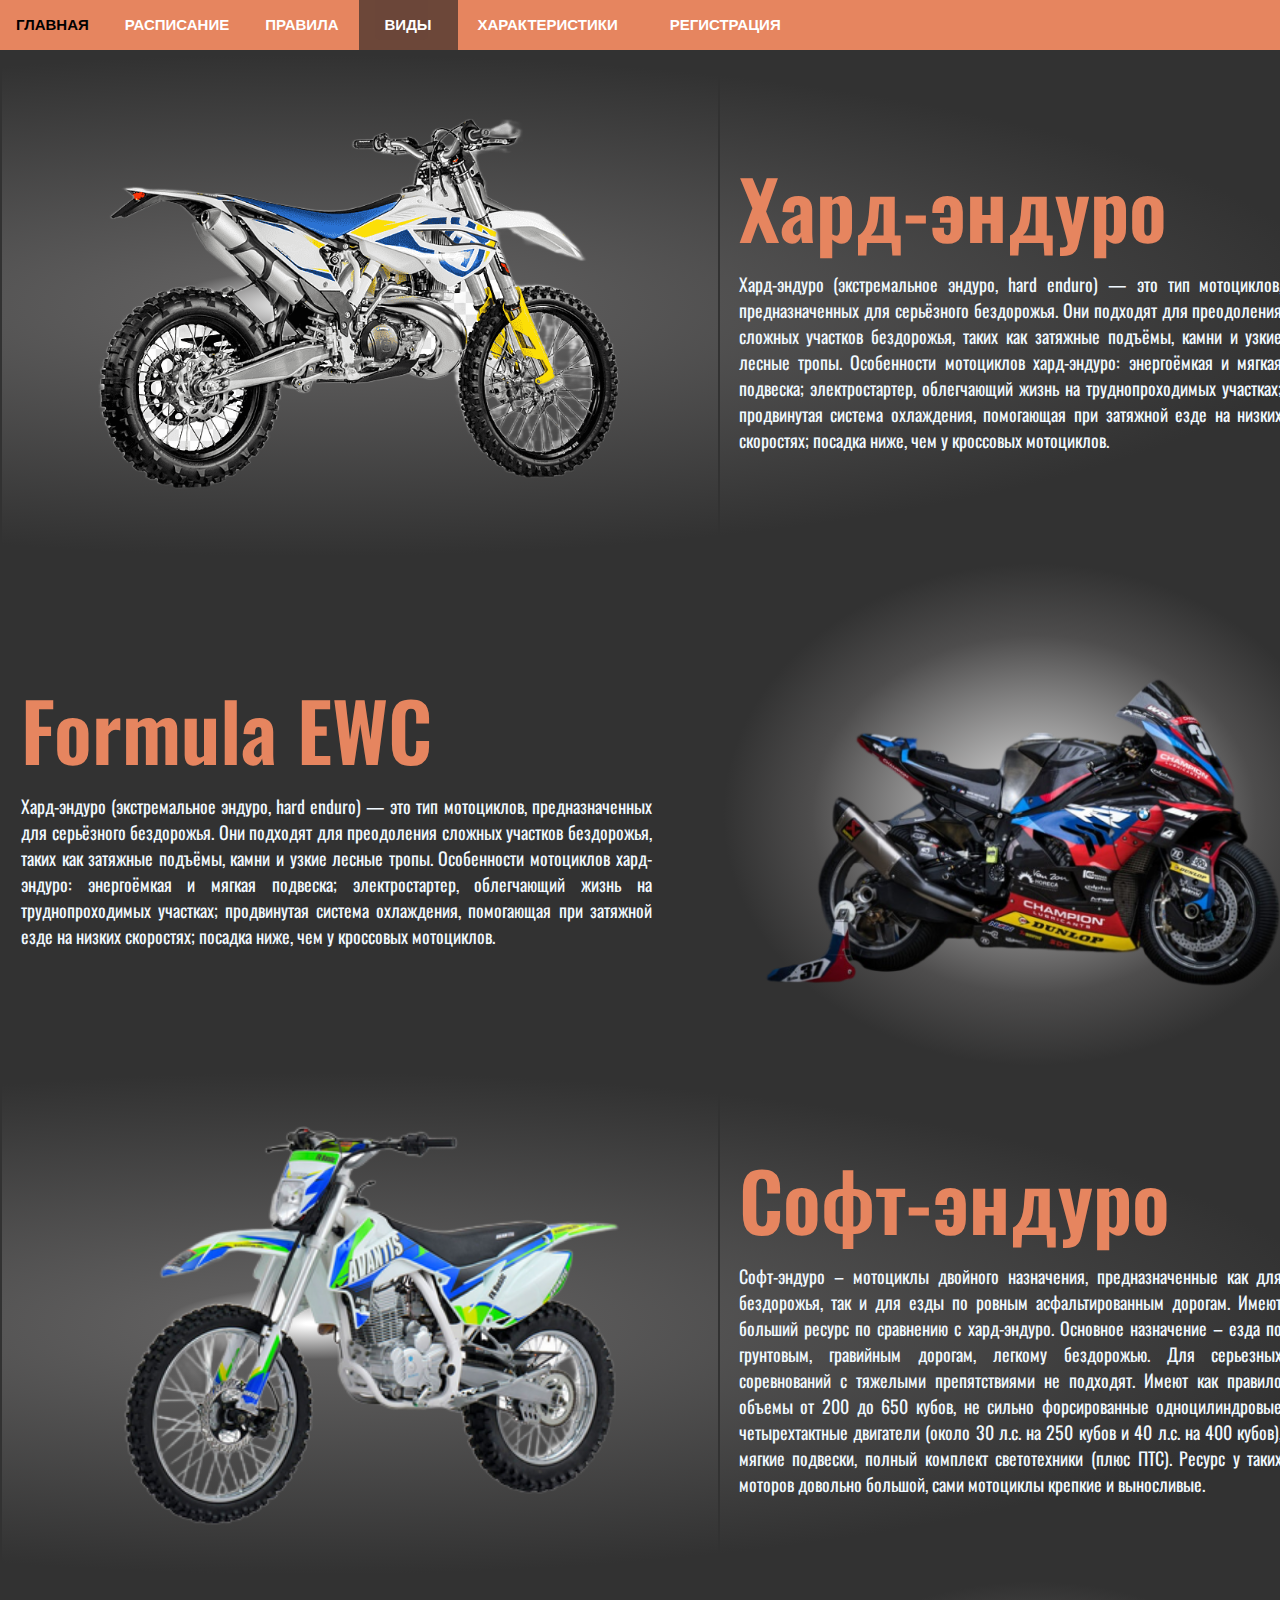
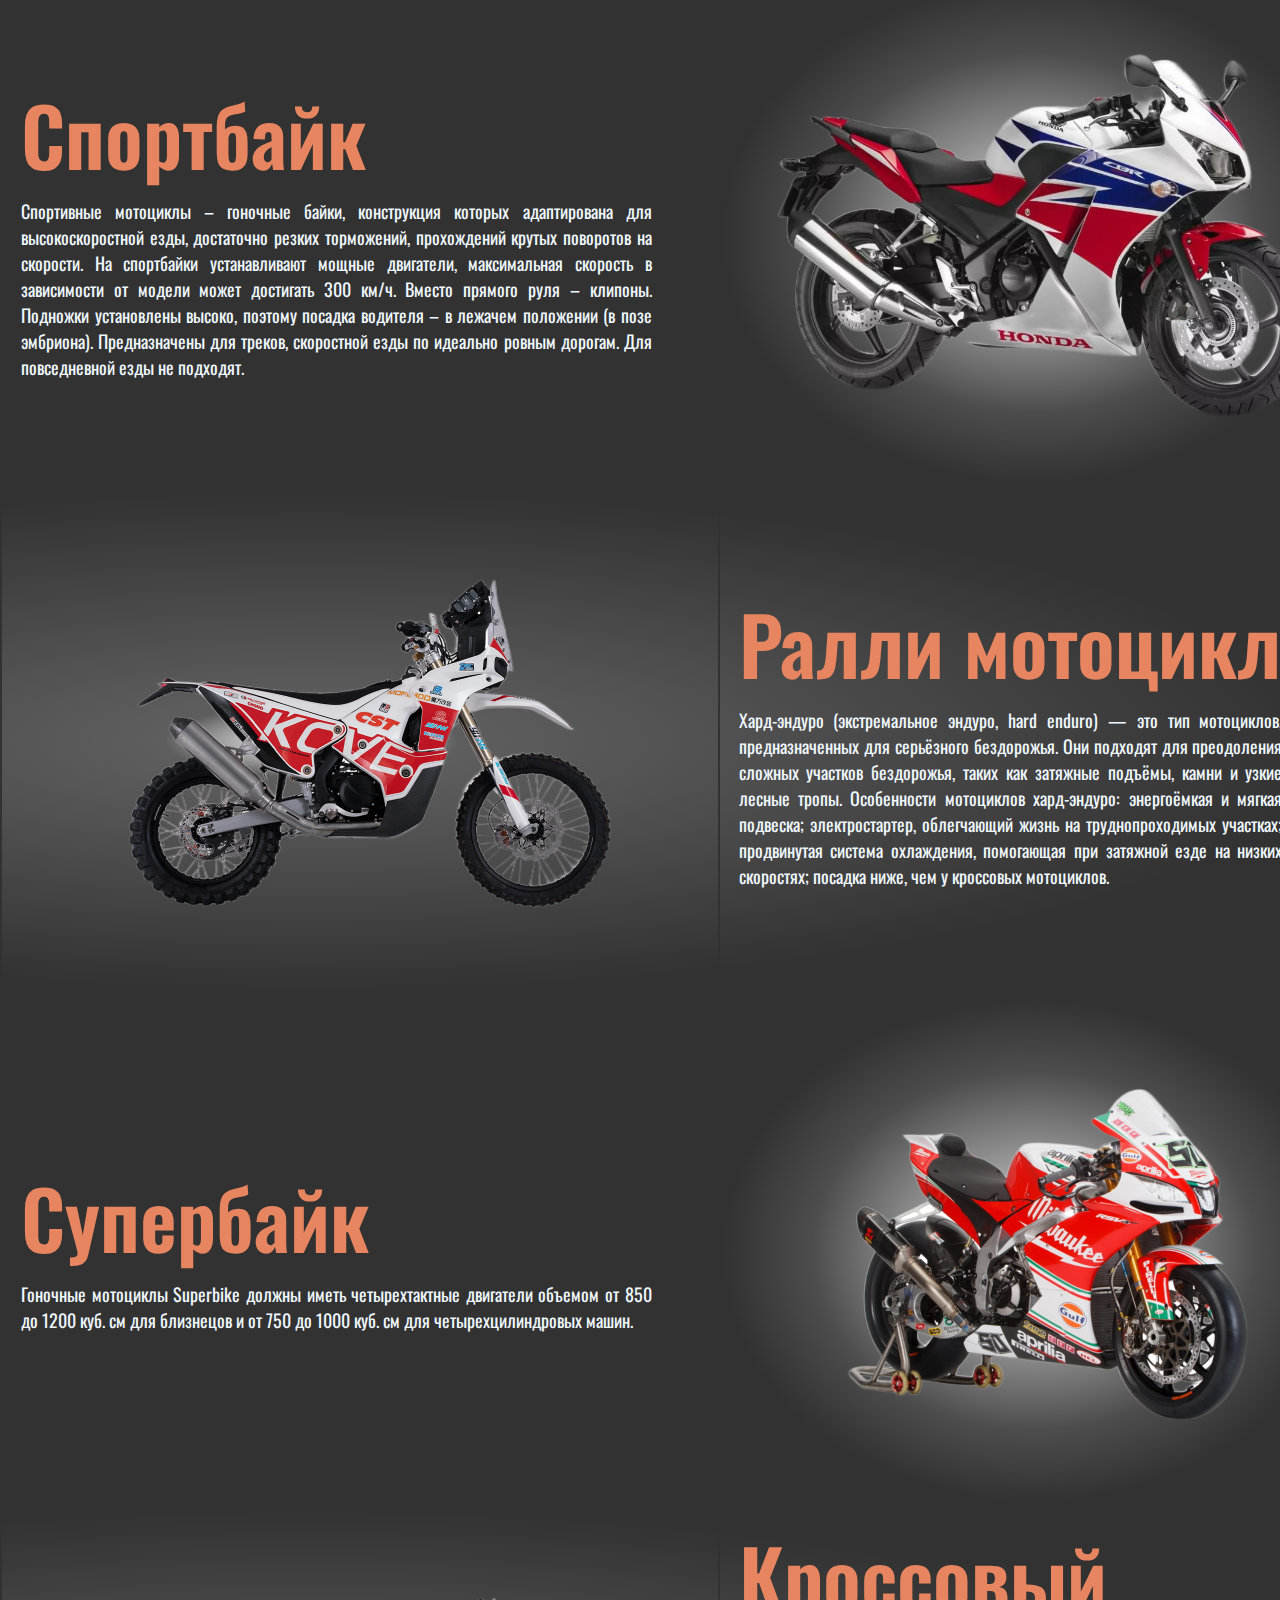
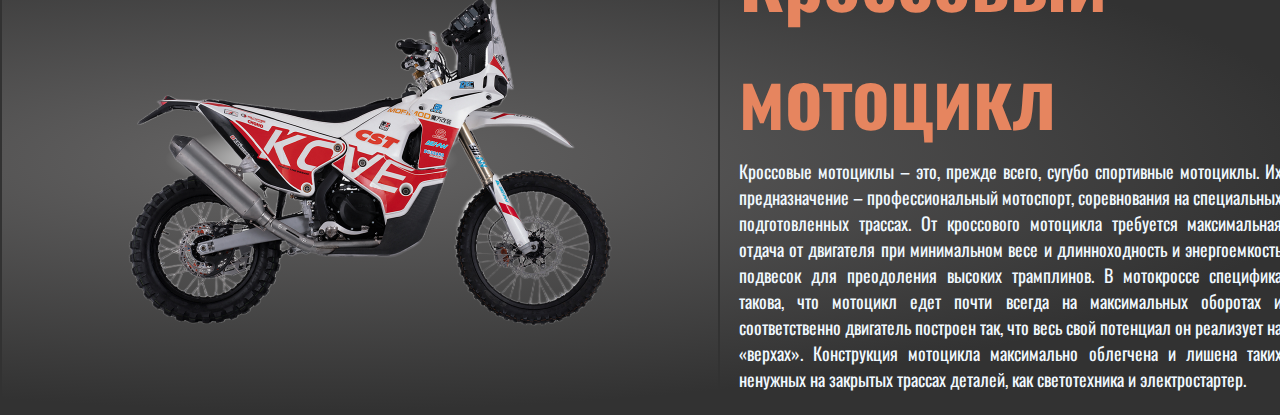
==== виды-мото.html @ 9138bd21 "first commit" ====
<!DOCTYPE html>
<html lang="en">
<head>
    <meta charset="UTF-8">
    <meta name="viewport" content="width=device-width, initial-scale=1.0">
    <title>Document</title>
    <link rel="stylesheet" href="moto.css">
    <link rel="stylesheet" href="reg popup.css">
    
</head>
<body>
  <nav>
    <div id="nav_bar">
    <ul class="topmenu" id="topmenu">
  
      <li><a href="главная.html">Главная</a></li>
      <li><a href="расписание.html">Расписание</a></li>
      <li><a href="Правила.html">Правила</a></li>
     <li><a href="" class="dropdown active-page"> <button class="dropbtn active-page">Виды
      <i class="fa fa-caret-down"></i></button>
      <ul class="submenu">
        <div class="dropdown-content">
          <li><a href="машины.html">Автомобили</a></li>
          <li><a href="виды-мото.html">Мотоциклы</a></li>
        </ul>
      
      </li>
      <li><a href="характеристики.html">Характеристики</a> </li>
      
      <li >
        <div class="button" style="color: rgb(255, 255, 255);">
    <a href="#" id="open_pop_up"> Регистрация</a>
      </div> 
      
      <div class="pop_up" id="pop_up">
        <div class="pop_up_cont" id="formContainer">
            
            
           <div class="pop_up_body active" id="registerForm">
            <h2>Оформить подписку</h2>
            <form  action="#" id="register" name="register">
                <input type="text" placeholder="Введите ваше имя" name="name" required><br>
                <input type="text" placeholder="Введите ваш email" name="email" required><br>
                <button id="btn2" type="submit">Подписаться</button>
            </form>
            <div id="successMessage" class="hidden">Подписка оформлена!</div>
            

            <div class="close_pop_up_2" id="close_pop_up_2">
                &#10006
            </div>

            </div>

            <div class="pop_up_body"  id="loginForm">
            <h2>Вход</h2>
            <form action="#">
                <input type="text" placeholder="Введите ваш email" required><br>
                <input type="password" placeholder="Введите пароль" required><br>
                <button id="btn2" type="submit">Войти</button>
            </form>
            <p>Нет аккаунта? <a href="#" onclick="showForm('registerForm')">Зарегистрируйтесь</a></p>

            <div class="close_pop_up" id="close_pop_up">
                &#10006
            </div>
           </div>

        </div>
    </div>

    </li>
    
    </ul> 
    </div>
  </div>
  
  </nav>

  <script src="reg pop up.js"></script>
  


    <table>

  
<tr class="radial-ellipse-far">
    <td> <div class="foto exmpl"><img src="./img/хард-эндуро.png" ></div>  </td>


   <td>

    <div class="zak">
     Хард-эндуро
    </div>
    <div class="text">
        Хард-эндуро (экстремальное эндуро, hard enduro) — это тип мотоциклов, предназначенных для серьёзного бездорожья.
        Они подходят для преодоления сложных участков бездорожья, таких как затяжные подъёмы, камни и узкие лесные тропы.
        Особенности мотоциклов хард-эндуро: энергоёмкая и мягкая подвеска;
        электростартер, облегчающий жизнь на труднопроходимых участках;
        продвинутая система охлаждения, помогающая при затяжной езде на низких скоростях;
        посадка ниже, чем у кроссовых мотоциклов.

    
      </div>
    
    </td>

        
</tr>

<tr>
    


   <td> 
    <div class="zak">
      Formula EWC 
     </div>
     
    <div class="text">
        Хард-эндуро (экстремальное эндуро, hard enduro) — это тип мотоциклов, предназначенных для серьёзного бездорожья.
        Они подходят для преодоления сложных участков бездорожья, таких как затяжные подъёмы, камни и узкие лесные тропы.
        Особенности мотоциклов хард-эндуро: энергоёмкая и мягкая подвеска;
        электростартер, облегчающий жизнь на труднопроходимых участках;
        продвинутая система охлаждения, помогающая при затяжной езде на низких скоростях;
        посадка ниже, чем у кроссовых мотоциклов.</div></td>

    <td class="radial-ellipse-far2"> <div class="foto exmpl"><img src="./img/формула.png" ></div>  </td>
        
</tr>

<tr class="radial-ellipse-far">
    <td> <div class="foto exmpl"><img src="./img/софт эндуро.png" ></div>  </td>


   <td><div class="zak">
    Софт-эндуро
     </div> 

     <div class="text">
      Софт-эндуро – мотоциклы двойного назначения, предназначенные как для бездорожья, 
      так и для езды по ровным асфальтированным дорогам. Имеют больший ресурс по сравнению с хард-эндуро. 
      Основное назначение – езда по грунтовым, 
      гравийным дорогам, легкому бездорожью. Для серьезных соревнований с тяжелыми препятствиями не подходят.
      Имеют как правило объемы от 200 до 650 кубов, не сильно форсированные одноцилиндровые четырехтактные 
      двигатели (около 30 л.с. на 250 кубов и 40 л.с. на 400 кубов), мягкие подвески, полный комплект светотехники (плюс ПТС). 
      Ресурс у таких моторов довольно большой, сами мотоциклы крепкие и выносливые.
    </div></td>

        
</tr>

<tr>
    


    <td> 

      <div class="zak">
        Спортбайк
         </div> 
      
      <div class="text">
        Спортивные мотоциклы – гоночные байки, конструкция которых адаптирована для высокоскоростной езды,
         достаточно резких торможений, прохождений крутых поворотов на скорости. На спортбайки устанавливают мощные двигатели, 
         максимальная скорость в зависимости от модели может достигать 300 км/ч. Вместо прямого руля – клипоны.
          Подножки установлены высоко, поэтому посадка водителя – в лежачем положении (в позе эмбриона). 
        Предназначены для треков, скоростной езды по идеально ровным дорогам. Для повседневной езды не подходят.</div></td>
 
     <td class="radial-ellipse-far2"> <div class="foto exmpl"><img src="./img/спортбайк.png" ></div>  </td>
         
 </tr>

 <tr class="radial-ellipse-far">
  <td> <div class="foto exmpl"><img src="./img/ралли.png" ></div>  </td>


 <td><div class="zak">
  Ралли мотоцикл
   </div> 

   <div class="text">
      Хард-эндуро (экстремальное эндуро, hard enduro) — это тип мотоциклов, предназначенных для серьёзного бездорожья.
      Они подходят для преодоления сложных участков бездорожья, таких как затяжные подъёмы, камни и узкие лесные тропы.
      Особенности мотоциклов хард-эндуро: энергоёмкая и мягкая подвеска;
      электростартер, облегчающий жизнь на труднопроходимых участках;
      продвинутая система охлаждения, помогающая при затяжной езде на низких скоростях;
      посадка ниже, чем у кроссовых мотоциклов.</div></td>

      
</tr>

<tr>

  <td> 
    <div class="zak">
      Супербайк
       </div> 
    <div class="text">
      Гоночные мотоциклы Superbike должны иметь четырехтактные двигатели объемом от 850 до 1200 куб. см 
      для близнецов и от 750 до 1000 куб. см для четырехцилиндровых машин.</div></td>

   <td class="radial-ellipse-far2"> <div class="foto exmpl"><img src="./img/супербайк.png" ></div>  </td>
       
</tr>

<tr class="radial-ellipse-far">
<td> <div class="foto exmpl"><img src="./img/ралли.png" ></div>  </td>

<td><div class="zak">
  Кроссовый мотоцикл
   </div> 

   <div class="text">
    Кроссовые мотоциклы – это, прежде всего, сугубо спортивные мотоциклы. Их предназначение – профессиональный мотоспорт, 
    соревнования на специальных подготовленных трассах.
    От кроссового мотоцикла требуется максимальная отдача от двигателя при минимальном весе и длинноходность и 
    энергоемкость подвесок для преодоления высоких трамплинов.
    В мотокроссе специфика такова, что мотоцикл едет почти всегда на максимальных оборотах и соответственно двигатель построен так, что весь свой потенциал он реализует на «верхах». 
    Конструкция мотоцикла максимально облегчена и лишена таких ненужных на закрытых трассах деталей, как светотехника и электростартер.</div></td>

      
</tr>






    </table>

  </table>
</body>
</html>
---- moto.css ----
@import url('https://fonts.googleapis.com/css2?family=Oswald:wght@200..700&display=swap');

body{
  margin: 0;
  padding: 0;
  background-color: #323232;
}


.foto {
    
    width: 100%;
    height: 500px;
  
  }
  .exmpl {
    margin-top: 5px;
    overflow: hidden;
    display: flex;
    justify-content: center;
    align-items: center;
    margin-left: 10px;
  }
  .exmpl img {
    height: 80%;
    width: auto;
    flex-shrink: 0;


  }

  .text{

    color: aliceblue;
    float: right;
    margin-right: 60px;
    text-align: justify;
    max-width:850px; 
    word-wrap:break-word;
    padding: 5px 5px 10px 18px;

    font-size: 18px;
    font-weight: 400;
     font-family: 'Oswald';
  
  }


  .zak{
   color:#E6855F ; 
    padding: 0px 20px 0px 18px;
    font-size: 80px;
    font-weight: 600;
     font-family: 'Oswald'
  }

  .radial-ellipse-far {
    background: radial-gradient( 
    ellipse at 23% 50%,
     rgb(255, 255, 255) 7px,
     rgb(95, 94, 94) 10%,
     #323232 70%);}

     .radial-ellipse-far2 {
        background: radial-gradient( 
        ellipse at 50% 50%,
         rgb(210, 210, 210) 25px,
         rgb(78, 77, 77) 50%,
         #323232 70%);}


@media (max-width:500px) {
  
  .foto {
    
    width: 100%;
    height: 120px;
  
  }
  .exmpl {
    margin-top: 5px;
    overflow: hidden;
    display: flex;
    justify-content: center;
    align-items: center;
    margin-left: 10px;
  }
  .exmpl img {
    height: 80%;
    width: auto;
    flex-shrink: 0;


  }

  .text{

    color: aliceblue;
    float: right;
    margin-right: 20px;
    text-align: justify;
    max-width:500px; 
    word-wrap:break-word;
    padding: 5px 5px 10px 18px;

    font-size: 6px;
    font-weight: 400;
     font-family: 'Oswald';
  
  }


  .zak{
   color:#E6855F ; 
    padding: 0px 20px 0px 18px;
    font-size: 15px;
    font-weight: 600;
     font-family: 'Oswald'
  }

  .radial-ellipse-far {
    background: radial-gradient( 
    ellipse at 23% 50%,
     rgb(255, 255, 255) 7px,
     rgb(95, 94, 94) 10%,
     #323232 60%);}

     .radial-ellipse-far2 {
        background: radial-gradient( 
        ellipse at 50% 50%,
         rgb(210, 210, 210) 15px,
         rgb(78, 77, 77) 45%,
         #323232 60%);}
}
@media (min-width:1900px) {
  
  .foto {
    
    width: 100%;
    height: 500px;
  
  }
  .exmpl {
    margin-top: 5px;
    overflow: hidden;
    display: flex;
    justify-content: center;
    align-items: center;
    margin-left: 10px;
  }
  .exmpl img {
    height: 80%;
    width: auto;
    flex-shrink: 0;


  }

  .text{

    color: aliceblue;
    float: right;
    margin-right: 60px;
    text-align: justify;
    max-width:700px; 
    word-wrap:break-word;
    padding: 5px 5px 10px 18px;

    font-size: 18px;
    font-weight: 400;
     font-family: 'Oswald';
  
  }


  .zak{
   color:#E6855F ; 
    padding: 0px 20px 0px 18px;
    font-size: 80px;
    font-weight: 600;
     font-family: 'Oswald'
  }

  .radial-ellipse-far {
    background: radial-gradient( 
    ellipse at 23% 50%,
     rgb(255, 255, 255) 7px,
     rgb(95, 94, 94) 10%,
     #323232 60%);}

     .radial-ellipse-far2 {
        background: radial-gradient( 
        ellipse at 50% 50%,
         rgb(210, 210, 210) 15px,
         rgb(78, 77, 77) 45%,
         #323232 60%);}

}

 /*МЕНЮ*/
 * {box-sizing: border-box;}

 nav ul {
   list-style: none;
   margin: 0;
   padding: 0;
   width: 100%;
 }
 nav a {
   display: block;
   text-decoration: none;
   outline: none; 
 }
 .topmenu {
   
   margin-top: 0px;
   backface-visibility: hidden;
   background-color: #E6855F; 
       
 
 }
 .topmenu > li {
   display: inline-block;
   position: relative;
 }
 .topmenu > li > a {
   font-family: 'Exo 2', sans-serif;
   height: 50px;
   line-height: 50px;
   padding: 0px 16px;
   font-weight: bold;
   font-size: 15px;  
   color: #ffffff;
   text-transform: uppercase;
   transition: .4s ease-in-out;
 
 }
 
 .dropbtn { 
   font-size: 15px;     
   border: none; 
   outline: none; 
   font-family: 'Exo 2', sans-serif;
   font-weight: bold;
   color: #ffffff;
   margin: 0; 
   height: 50px;
   line-height: 50px;
   background-color: #E6855F; 
   text-transform: uppercase;
   transition: .4s ease-in-out;
   margin-top: -10px;
 
 } 
 
 .down:after {
   content: "\f107";
   margin-left: 8px;
   font-family: FontAwesome;
 }
 
 .dropbtn:hover{
   color: #000000;
 }
 
 .topmenu li a:hover {color: #000000;}
 .submenu {
   background-color: #c9cbce; 
   position: absolute;
   left: 0;
   visibility: hidden;
   opacity: 0;
   z-index: 5;
   width: 150px;
 
   transform-origin: 0% 0%;
   transition: .6s ease-in-out;
 }
 .topmenu > li:hover .submenu {
   visibility: visible;
   opacity: 1;
   
 }
 .submenu li a {
   color: #000000;
   font-size: 18px;
   line-height: 36px;
   padding: 0 25px;
   font-family: 'MenuFont', sans-serif; 
   transition: .4s ease-in-out;
 }
 
 #nav_bar ul li a.active-page
 {
   background-color:rgba(34, 34, 36, 0.625);
 
 }
 .active-page{
  background-color:rgba(34, 34, 36, 0.016);
}
   /*МЕНЮ ..*/
---- reg popup.css ----
.hidden {
    display: none;
    color: black;
    z-index: 7;
}

.pop_up{
    width: 100%;
    height: 100%;
    position: fixed;
    left: 0;
    top: 0;
    background-color: rgba(36, 31, 64, 0.247);
    z-index: 9;
    display: none;
    

}

.pop_up_cont{
    display: flex;
    width: 100%;
    height: 100%;
    flex-direction: column;
    justify-content: center;
    align-items: center;
    text-align: center;
  
}

.pop_up_body{
    margin: 0;
    width: 500px;
    background-color: aliceblue;
    border-radius: 10px;
    text-align: center;
    padding: 20px 15px;
    position: relative;
    display: none;
    
}
h2{
    padding: 15px;
}

input[type="text"], input[type="password"], button {
    width: 80%;
    margin-bottom: 10px;
    padding: 10px;
    font-size: 16px;
    border: 1px solid #ccc;
    border-radius: 5px;
    box-sizing: border-box;}

 
#btn2{
    background-color: #7689bf;
        color: #fff;
        cursor: pointer;
}
    #btn2:hover {
        background-color: #62719c;
    }
    
.active {
     display: block;
     }


     .close_pop_up{
        position: absolute;
        top: 15px;
        right: 15px;
        font-size: 22px;
        cursor: pointer;
     }

     .close_pop_up_2{
        position: absolute;
        top: 15px;
        right: 15px;
        font-size: 22px;
        cursor: pointer;
     }


#open_pop_up{
    font-family: 'Exo 2', sans-serif;
    height: 50px;
    line-height: 50px;
    padding: 0px 16px;
    font-weight: bold;
    font-size: 15px;  
    color: #ffffff;
    text-transform: uppercase;
    transition: .4s ease-in-out;
   
}
.button{
    font-family: 'Exo 2', sans-serif;
    position: relative;
    height: 50px;
    line-height: 50px;
    padding: 0px 16px;
    font-weight: bold;
    font-size: 15px;  
    color: #ffffff;
    text-transform: uppercase;
    transition: .4s ease-in-out;
    margin-top: 0px;
   
  }
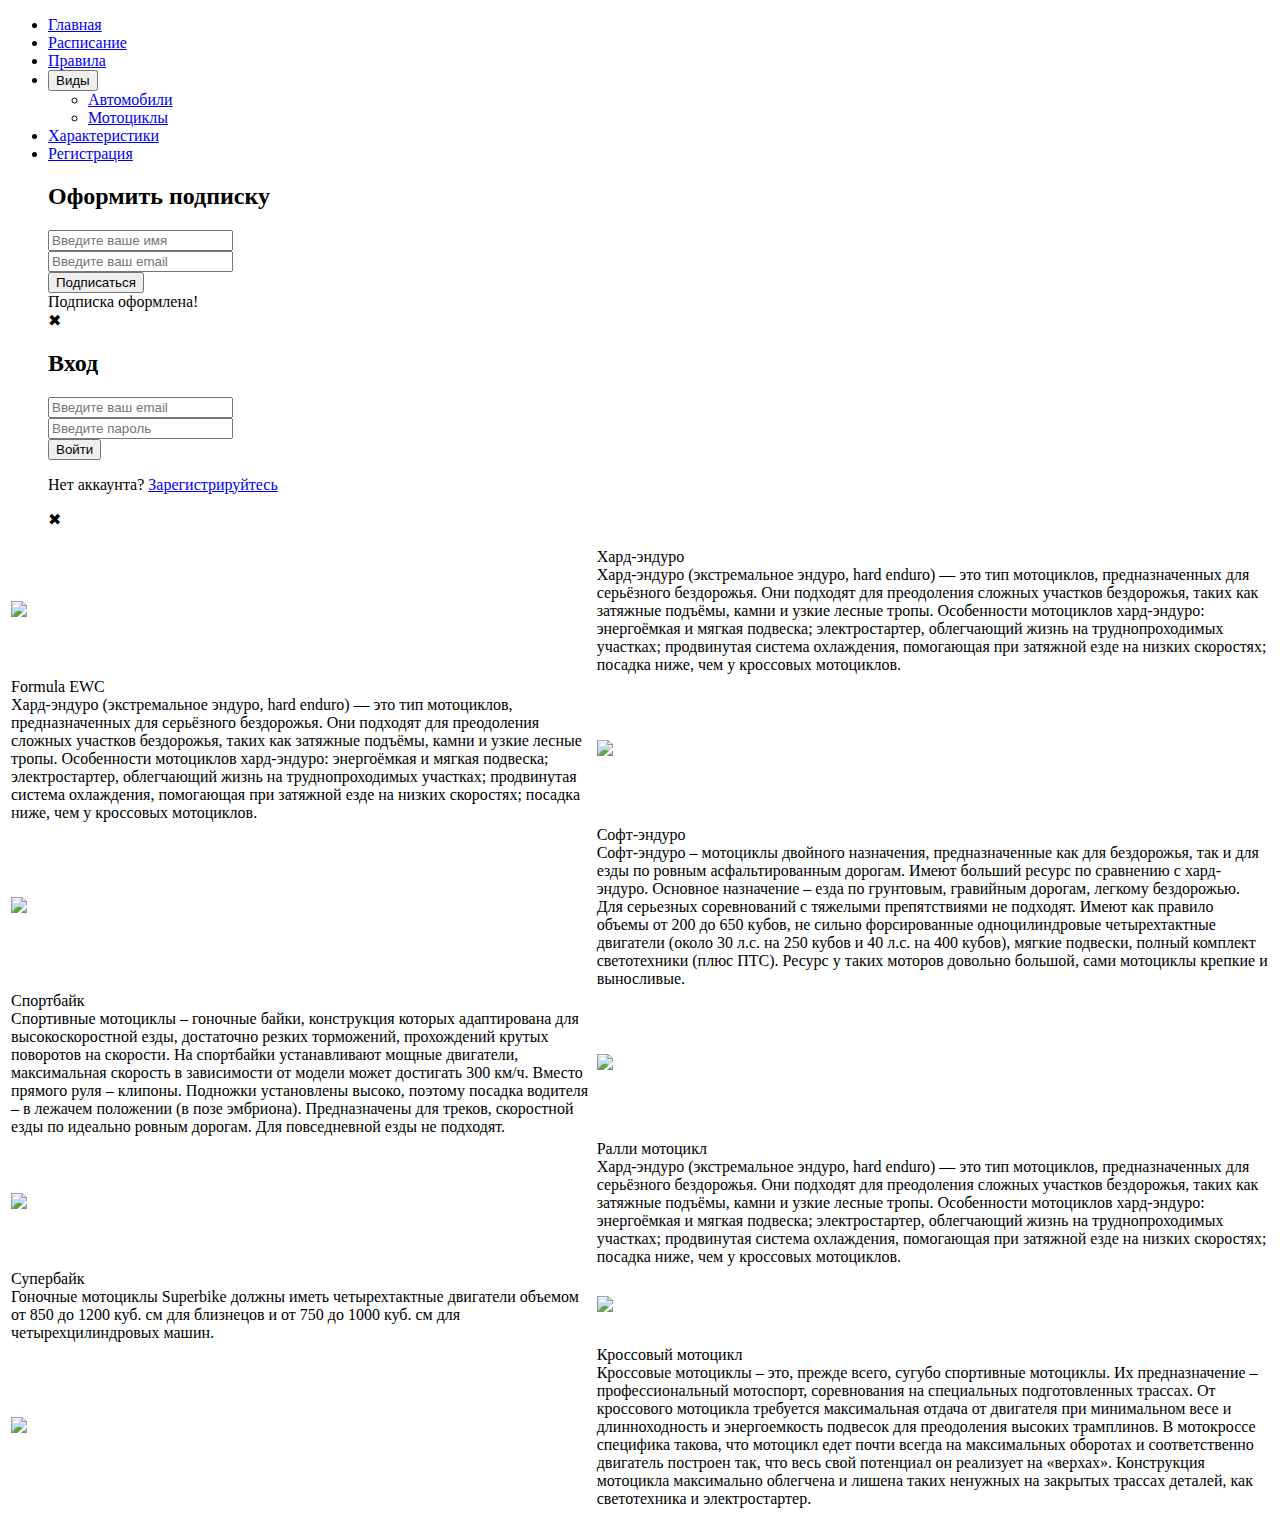
==== commit c6e654e5: "first commit" ====
--- a/виды-мото.html
+++ b/виды-мото.html
@@ -4,8 +4,8 @@
     <meta charset="UTF-8">
     <meta name="viewport" content="width=device-width, initial-scale=1.0">
     <title>Document</title>
-    <link rel="stylesheet" href="moto.css">
-    <link rel="stylesheet" href="reg popup.css">
+    <link rel="stylesheet" href="./VroomVrooom/moto.css">
+    <link rel="stylesheet" href="./VroomVrooom/reg popup.css">
     
 </head>
 <body>
@@ -13,19 +13,19 @@
     <div id="nav_bar">
     <ul class="topmenu" id="topmenu">
   
-      <li><a href="главная.html">Главная</a></li>
-      <li><a href="расписание.html">Расписание</a></li>
-      <li><a href="Правила.html">Правила</a></li>
+      <li><a href="./VroomVrooom/главная.html">Главная</a></li>
+      <li><a href="./VroomVrooom/расписание.html">Расписание</a></li>
+      <li><a href="./VroomVrooom/Правила.html">Правила</a></li>
      <li><a href="" class="dropdown active-page"> <button class="dropbtn active-page">Виды
       <i class="fa fa-caret-down"></i></button>
       <ul class="submenu">
         <div class="dropdown-content">
-          <li><a href="машины.html">Автомобили</a></li>
-          <li><a href="виды-мото.html">Мотоциклы</a></li>
+          <li><a href="./VroomVrooom/машины.html">Автомобили</a></li>
+          <li><a href="./VroomVrooom/виды-мото.html">Мотоциклы</a></li>
         </ul>
       
       </li>
-      <li><a href="характеристики.html">Характеристики</a> </li>
+      <li><a href="./VroomVrooom/характеристики.html">Характеристики</a> </li>
       
       <li >
         <div class="button" style="color: rgb(255, 255, 255);">
@@ -77,7 +77,7 @@
   
   </nav>
 
-  <script src="reg pop up.js"></script>
+  <script src="./VroomVrooom/reg pop up.js"></script>
   
 
 
@@ -85,7 +85,7 @@
 
   
 <tr class="radial-ellipse-far">
-    <td> <div class="foto exmpl"><img src="./img/хард-эндуро.png" ></div>  </td>
+    <td> <div class="foto exmpl"><img src="./VroomVrooom/img/хард-эндуро.png" ></div>  </td>
 
 
    <td>
@@ -126,12 +126,12 @@
         продвинутая система охлаждения, помогающая при затяжной езде на низких скоростях;
         посадка ниже, чем у кроссовых мотоциклов.</div></td>
 
-    <td class="radial-ellipse-far2"> <div class="foto exmpl"><img src="./img/формула.png" ></div>  </td>
+    <td class="radial-ellipse-far2"> <div class="foto exmpl"><img src="./VroomVrooom/img/формула.png" ></div>  </td>
         
 </tr>
 
 <tr class="radial-ellipse-far">
-    <td> <div class="foto exmpl"><img src="./img/софт эндуро.png" ></div>  </td>
+    <td> <div class="foto exmpl"><img src="./VroomVrooom/img/софт эндуро.png" ></div>  </td>
 
 
    <td><div class="zak">
@@ -168,12 +168,12 @@
           Подножки установлены высоко, поэтому посадка водителя – в лежачем положении (в позе эмбриона). 
         Предназначены для треков, скоростной езды по идеально ровным дорогам. Для повседневной езды не подходят.</div></td>
  
-     <td class="radial-ellipse-far2"> <div class="foto exmpl"><img src="./img/спортбайк.png" ></div>  </td>
+     <td class="radial-ellipse-far2"> <div class="foto exmpl"><img src="./VroomVrooom/img/спортбайк.png" ></div>  </td>
          
  </tr>
 
  <tr class="radial-ellipse-far">
-  <td> <div class="foto exmpl"><img src="./img/ралли.png" ></div>  </td>
+  <td> <div class="foto exmpl"><img src="./VroomVrooom/img/ралли.png" ></div>  </td>
 
 
  <td><div class="zak">
@@ -201,12 +201,12 @@
       Гоночные мотоциклы Superbike должны иметь четырехтактные двигатели объемом от 850 до 1200 куб. см 
       для близнецов и от 750 до 1000 куб. см для четырехцилиндровых машин.</div></td>
 
-   <td class="radial-ellipse-far2"> <div class="foto exmpl"><img src="./img/супербайк.png" ></div>  </td>
+   <td class="radial-ellipse-far2"> <div class="foto exmpl"><img src="./VroomVrooom/img/супербайк.png" ></div>  </td>
        
 </tr>
 
 <tr class="radial-ellipse-far">
-<td> <div class="foto exmpl"><img src="./img/ралли.png" ></div>  </td>
+<td> <div class="foto exmpl"><img src="./VroomVrooom/img/ралли.png" ></div>  </td>
 
 <td><div class="zak">
   Кроссовый мотоцикл
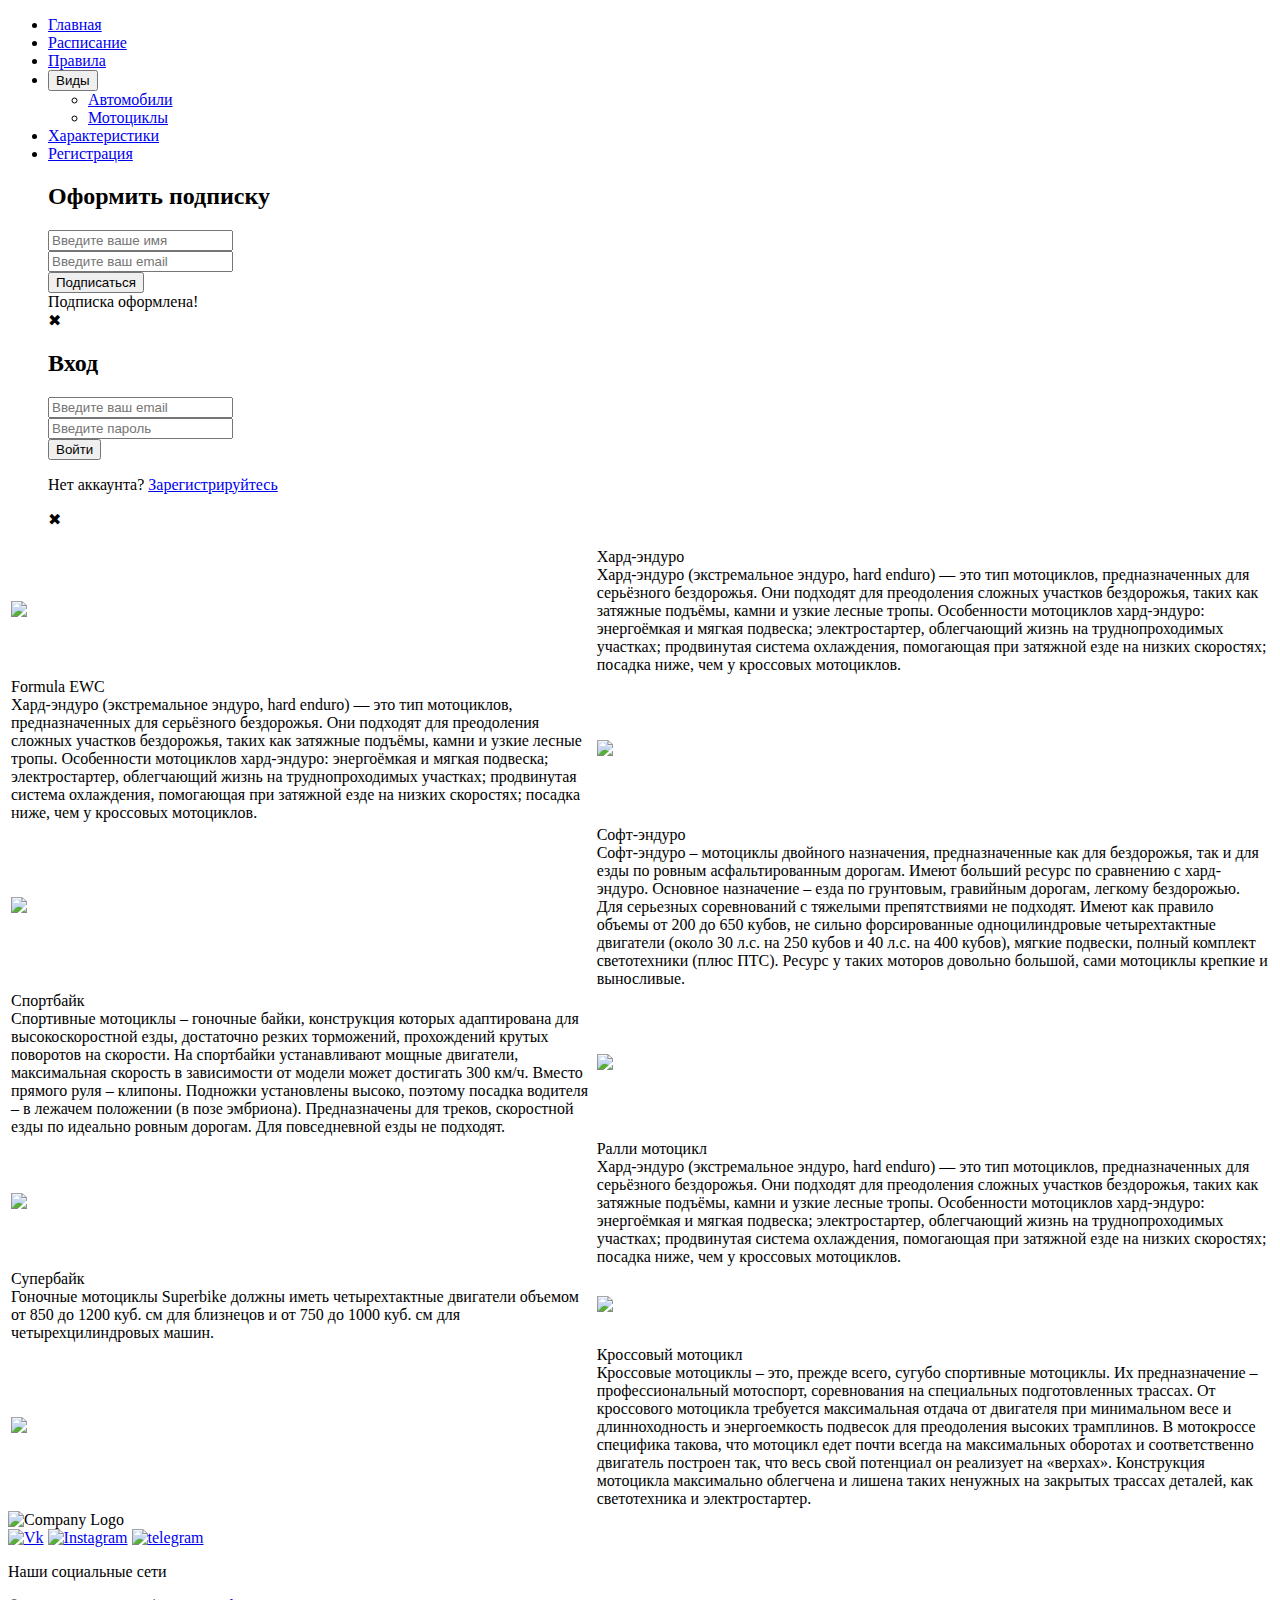
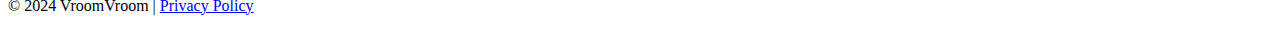
==== commit 96beede7: "first commit" ====
--- a/виды-мото.html
+++ b/виды-мото.html
@@ -4,8 +4,8 @@
     <meta charset="UTF-8">
     <meta name="viewport" content="width=device-width, initial-scale=1.0">
     <title>Document</title>
-    <link rel="stylesheet" href="./VroomVrooom/moto.css">
-    <link rel="stylesheet" href="./VroomVrooom/reg popup.css">
+    <link rel="stylesheet" href="/VroomVrooom/moto.css">
+    <link rel="stylesheet" href="/VroomVrooom/reg popup.css">
     
 </head>
 <body>
@@ -13,19 +13,19 @@
     <div id="nav_bar">
     <ul class="topmenu" id="topmenu">
   
-      <li><a href="./VroomVrooom/главная.html">Главная</a></li>
-      <li><a href="./VroomVrooom/расписание.html">Расписание</a></li>
-      <li><a href="./VroomVrooom/Правила.html">Правила</a></li>
+      <li><a href="/VroomVrooom/index.html">Главная</a></li>
+      <li><a href="/VroomVrooom/расписание.html">Расписание</a></li>
+      <li><a href="/VroomVrooom/Правила.html">Правила</a></li>
      <li><a href="" class="dropdown active-page"> <button class="dropbtn active-page">Виды
       <i class="fa fa-caret-down"></i></button>
       <ul class="submenu">
         <div class="dropdown-content">
-          <li><a href="./VroomVrooom/машины.html">Автомобили</a></li>
-          <li><a href="./VroomVrooom/виды-мото.html">Мотоциклы</a></li>
+          <li><a href="/VroomVrooom/машины.html">Автомобили</a></li>
+          <li><a href="/VroomVrooom/виды-мото.html">Мотоциклы</a></li>
         </ul>
       
       </li>
-      <li><a href="./VroomVrooom/характеристики.html">Характеристики</a> </li>
+      <li><a href="/VroomVrooom/характеристики.html">Характеристики</a> </li>
       
       <li >
         <div class="button" style="color: rgb(255, 255, 255);">
@@ -77,7 +77,7 @@
   
   </nav>
 
-  <script src="./VroomVrooom/reg pop up.js"></script>
+  <script src="/VroomVrooom/reg pop up.js"></script>
   
 
 
@@ -85,7 +85,7 @@
 
   
 <tr class="radial-ellipse-far">
-    <td> <div class="foto exmpl"><img src="./VroomVrooom/img/хард-эндуро.png" ></div>  </td>
+    <td> <div class="foto exmpl"><img src="/VroomVrooom/img/хард-эндуро.png" ></div>  </td>
 
 
    <td>
@@ -126,12 +126,12 @@
         продвинутая система охлаждения, помогающая при затяжной езде на низких скоростях;
         посадка ниже, чем у кроссовых мотоциклов.</div></td>
 
-    <td class="radial-ellipse-far2"> <div class="foto exmpl"><img src="./VroomVrooom/img/формула.png" ></div>  </td>
+    <td class="radial-ellipse-far2"> <div class="foto exmpl"><img src="/VroomVrooom/img/формула.png" ></div>  </td>
         
 </tr>
 
 <tr class="radial-ellipse-far">
-    <td> <div class="foto exmpl"><img src="./VroomVrooom/img/софт эндуро.png" ></div>  </td>
+    <td> <div class="foto exmpl"><img src="/VroomVrooom/img/софт эндуро.png" ></div>  </td>
 
 
    <td><div class="zak">
@@ -168,12 +168,12 @@
           Подножки установлены высоко, поэтому посадка водителя – в лежачем положении (в позе эмбриона). 
         Предназначены для треков, скоростной езды по идеально ровным дорогам. Для повседневной езды не подходят.</div></td>
  
-     <td class="radial-ellipse-far2"> <div class="foto exmpl"><img src="./VroomVrooom/img/спортбайк.png" ></div>  </td>
+     <td class="radial-ellipse-far2"> <div class="foto exmpl"><img src="/VroomVrooom/img/спортбайк.png" ></div>  </td>
          
  </tr>
 
  <tr class="radial-ellipse-far">
-  <td> <div class="foto exmpl"><img src="./VroomVrooom/img/ралли.png" ></div>  </td>
+  <td> <div class="foto exmpl"><img src="/VroomVrooom/img/ралли.png" ></div>  </td>
 
 
  <td><div class="zak">
@@ -201,12 +201,12 @@
       Гоночные мотоциклы Superbike должны иметь четырехтактные двигатели объемом от 850 до 1200 куб. см 
       для близнецов и от 750 до 1000 куб. см для четырехцилиндровых машин.</div></td>
 
-   <td class="radial-ellipse-far2"> <div class="foto exmpl"><img src="./VroomVrooom/img/супербайк.png" ></div>  </td>
+   <td class="radial-ellipse-far2"> <div class="foto exmpl"><img src="/VroomVrooom/img/супербайк.png" ></div>  </td>
        
 </tr>
 
 <tr class="radial-ellipse-far">
-<td> <div class="foto exmpl"><img src="./VroomVrooom/img/ралли.png" ></div>  </td>
+<td> <div class="foto exmpl"><img src="/VroomVrooom/img/ралли.png" ></div>  </td>
 
 <td><div class="zak">
   Кроссовый мотоцикл
@@ -231,5 +231,23 @@
     </table>
 
   </table>
+
+
+  <footer class="footer"> 
+    <div class="logo"> 
+        <img src="/VroomVrooom/img/логотип.png" alt="Company Logo" height="70"> 
+    </div> 
+     
+    <div class="social-icons"> 
+        <a href="#"><img src="/VroomVrooom/img/вк.png" alt="Vk" height="30"></a> 
+        <a href="#"><img src="/VroomVrooom/img/инста.png" alt="Instagram" height="34"></a> 
+        <a href="#"><img src="/VroomVrooom/img/тг.png" alt="telegram" height="32"></a> 
+        <p>Наши социальные сети</p> 
+    </div> 
+     
+    <div class="privacy-policy"> 
+        <p>&copy; 2024 VroomVroom | <a href="#">Privacy Policy</a></p> 
+    </div> 
+  </footer>
 </body>
 </html>